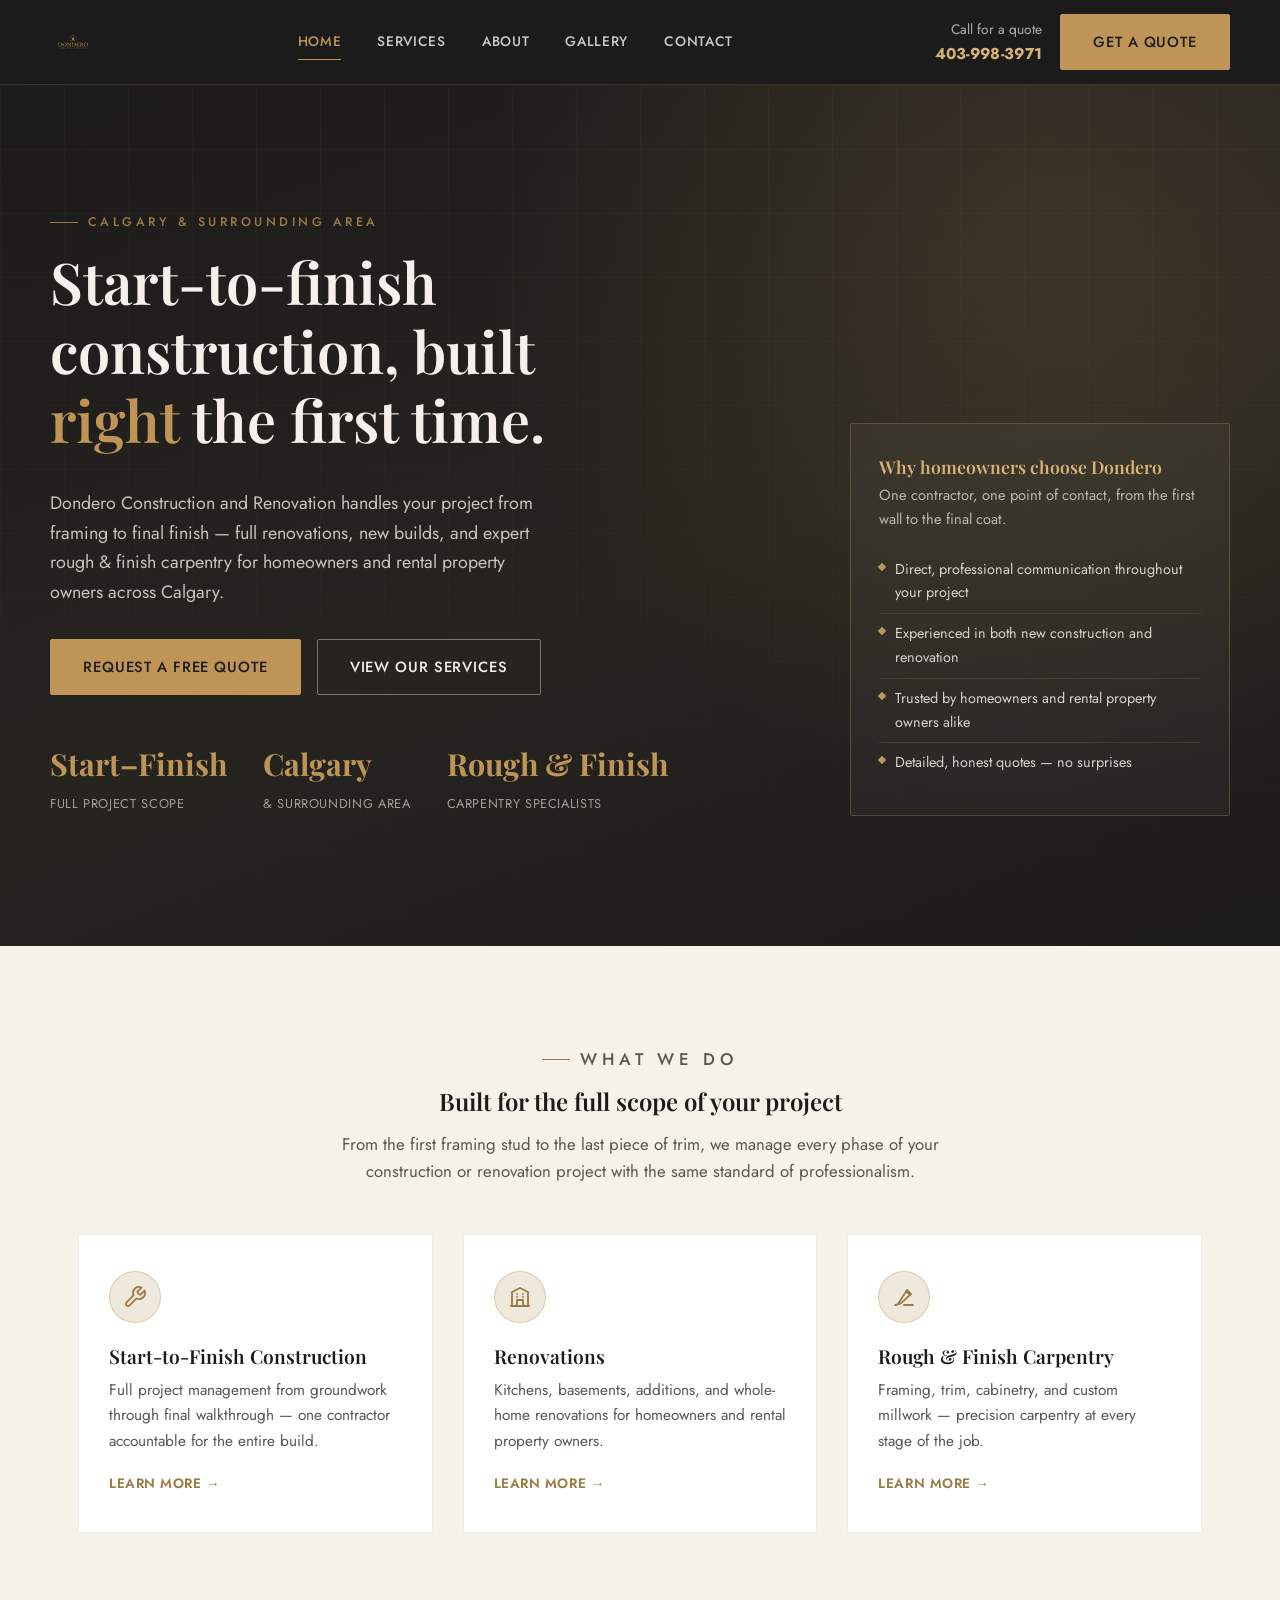
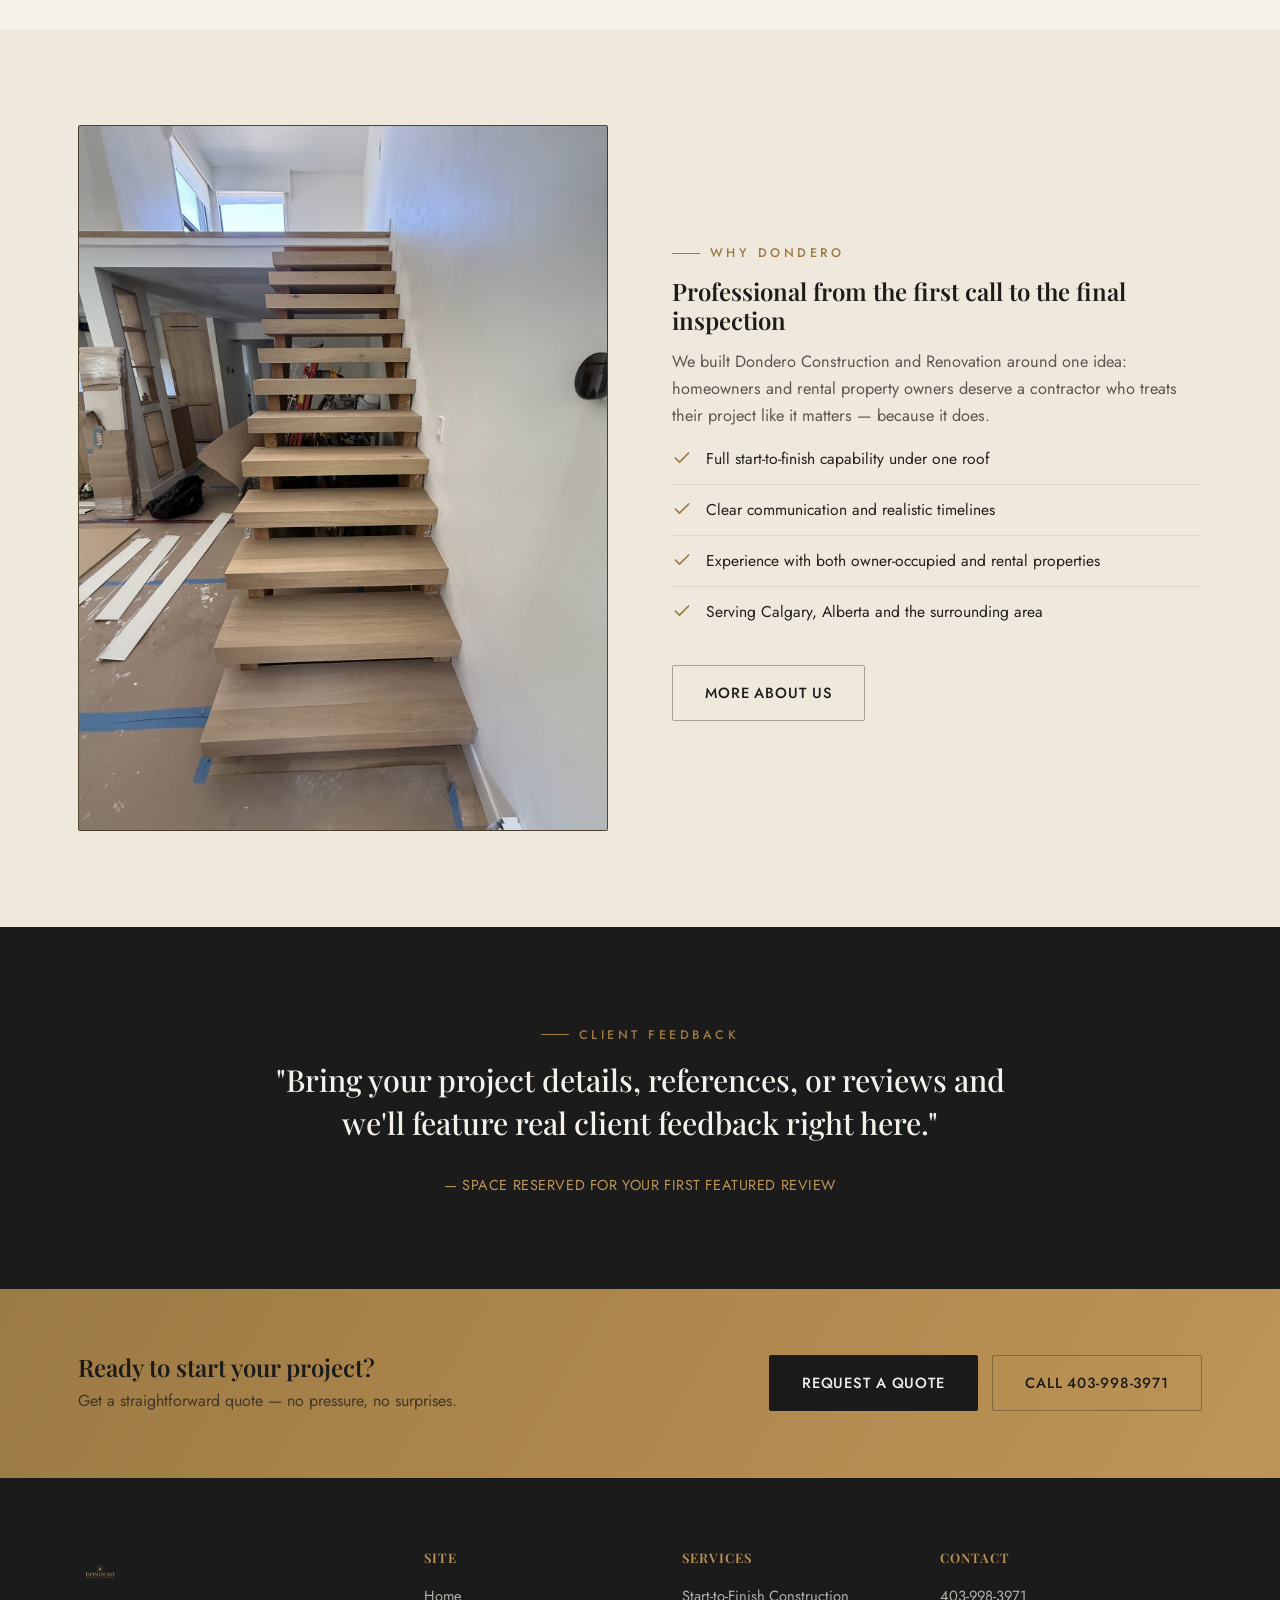
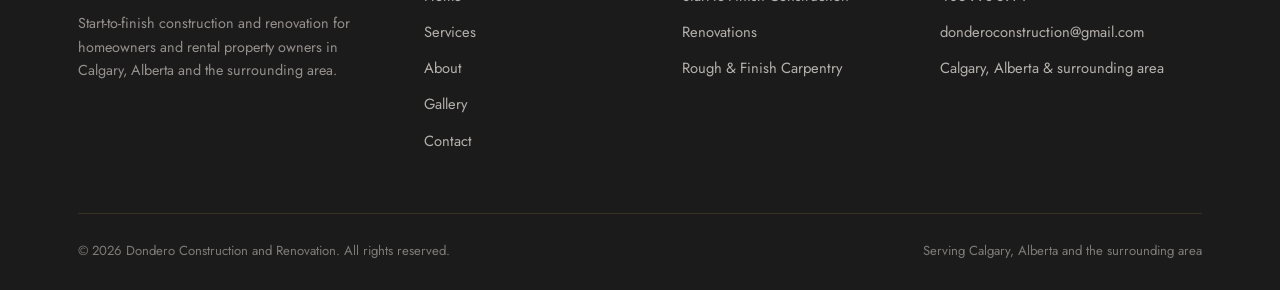
==== index.html @ e004268d "Add files via upload" ====
<!DOCTYPE html>
<html lang="en">
<head>
<meta charset="UTF-8">
<meta name="viewport" content="width=device-width, initial-scale=1.0">
<title>Dondero Construction and Renovation | Calgary General Contractor</title>
<meta name="description" content="Dondero Construction and Renovation delivers start-to-finish construction, renovations, and rough &amp; finish carpentry for homeowners and rental property owners across Calgary and the surrounding area.">
<meta property="og:title" content="Dondero Construction and Renovation">
<meta property="og:description" content="Start-to-finish construction and renovation for homeowners and rental property owners in Calgary, Alberta and the surrounding area.">
<meta property="og:type" content="website">
<meta property="og:image" content="logo.png">
<link rel="icon" type="image/png" sizes="32x32" href="favicon-32.png">
<link rel="icon" type="image/png" sizes="16x16" href="favicon-16.png">
<link rel="apple-touch-icon" sizes="180x180" href="favicon-180.png">
<link rel="preconnect" href="https://fonts.googleapis.com">
<link rel="preconnect" href="https://fonts.gstatic.com" crossorigin>
<link href="https://fonts.googleapis.com/css2?family=Playfair+Display:wght@500;600;700&family=Jost:wght@400;500;600&display=swap" rel="stylesheet">
<link rel="stylesheet" href="style.css">
</head>
<body>

<header class="site-header">
  <div class="container nav">
    <a href="index.html" class="nav-brand">
      <img src="logo.png" alt="Dondero Construction and Renovation logo">
    </a>
    <nav class="nav-links">
      <a href="index.html">Home</a>
      <a href="services.html">Services</a>
      <a href="about.html">About</a>
      <a href="gallery.html">Gallery</a>
      <a href="contact.html">Contact</a>
    </nav>
    <div class="nav-cta">
      <div class="nav-phone">
        <span>Call for a quote</span>
        <strong><a href="tel:14039983971">403-998-3971</a></strong>
      </div>
      <a href="contact.html" class="btn btn-gold">Get a Quote</a>
    </div>
    <button class="nav-toggle" aria-label="Toggle navigation" aria-expanded="false">
      <span></span><span></span><span></span>
    </button>
  </div>
  <div class="mobile-nav">
    <a href="index.html">Home</a>
    <a href="services.html">Services</a>
    <a href="about.html">About</a>
    <a href="gallery.html">Gallery</a>
    <a href="contact.html">Contact</a>
    <a href="tel:14039983971" class="mobile-cta">Call 403-998-3971</a>
  </div>
</header>

<section class="hero">
  <div class="container hero-inner">
    <div>
      <p class="eyebrow">Calgary &amp; Surrounding Area</p>
      <h1>Start-to-finish construction, built <em>right</em> the first time.</h1>
      <p class="hero-lead">Dondero Construction and Renovation handles your project from framing to final finish — full renovations, new builds, and expert rough &amp; finish carpentry for homeowners and rental property owners across Calgary.</p>
      <div class="hero-actions">
        <a href="contact.html" class="btn btn-gold">Request a Free Quote</a>
        <a href="services.html" class="btn btn-outline">View Our Services</a>
      </div>
      <div class="hero-stats">
        <div class="hero-stat">
          <strong>Start–Finish</strong>
          <span>Full Project Scope</span>
        </div>
        <div class="hero-stat">
          <strong>Calgary</strong>
          <span>&amp; Surrounding Area</span>
        </div>
        <div class="hero-stat">
          <strong>Rough &amp; Finish</strong>
          <span>Carpentry Specialists</span>
        </div>
      </div>
    </div>
    <div class="hero-card">
      <h3>Why homeowners choose Dondero</h3>
      <p>One contractor, one point of contact, from the first wall to the final coat.</p>
      <ul>
        <li>Direct, professional communication throughout your project</li>
        <li>Experienced in both new construction and renovation</li>
        <li>Trusted by homeowners and rental property owners alike</li>
        <li>Detailed, honest quotes — no surprises</li>
      </ul>
    </div>
  </div>
</section>

<section class="section">
  <div class="container">
    <div class="section-head center">
      <p class="eyebrow" style="justify-content:center;">What We Do</p>
      <h2>Built for the full scope of your project</h2>
      <p>From the first framing stud to the last piece of trim, we manage every phase of your construction or renovation project with the same standard of professionalism.</p>
    </div>
    <div class="grid grid-3">
      <div class="card">
        <div class="card-icon">
          <svg viewBox="0 0 24 24" fill="none" stroke-width="1.8" stroke-linecap="round" stroke-linejoin="round"><path d="M14.7 6.3a1 1 0 0 0 0 1.4l1.6 1.6a1 1 0 0 0 1.4 0l3.77-3.77a6 6 0 0 1-7.94 7.94l-6.91 6.91a2.12 2.12 0 0 1-3-3l6.91-6.91a6 6 0 0 1 7.94-7.94l-3.76 3.76z"/></svg>
        </div>
        <h3>Start-to-Finish Construction</h3>
        <p>Full project management from groundwork through final walkthrough — one contractor accountable for the entire build.</p>
        <a href="services.html" class="card-link">Learn more →</a>
      </div>
      <div class="card">
        <div class="card-icon">
          <svg viewBox="0 0 24 24" fill="none" stroke-width="1.8" stroke-linecap="round" stroke-linejoin="round"><path d="M3 21h18M4 21V7l8-4 8 4v14M9 21v-6h6v6M9 12h.01M15 12h.01M9 9h.01M15 9h.01"/></svg>
        </div>
        <h3>Renovations</h3>
        <p>Kitchens, basements, additions, and whole-home renovations for homeowners and rental property owners.</p>
        <a href="services.html" class="card-link">Learn more →</a>
      </div>
      <div class="card">
        <div class="card-icon">
          <svg viewBox="0 0 24 24" fill="none" stroke-width="1.8" stroke-linecap="round" stroke-linejoin="round"><path d="M12 20h9M3 20h1.28a2 2 0 0 0 1.68-.9L15 5l4 4-9.9 9.04a2 2 0 0 1-.9.5L3 20zM14 6l4 4"/></svg>
        </div>
        <h3>Rough &amp; Finish Carpentry</h3>
        <p>Framing, trim, cabinetry, and custom millwork — precision carpentry at every stage of the job.</p>
        <a href="services.html" class="card-link">Learn more →</a>
      </div>
    </div>
  </div>
</section>

<section class="section section--cream2">
  <div class="container split">
    <div class="split-media photo">
      <img src="mission-condo-07.jpg" alt="Finished custom staircase built by Dondero Construction and Renovation">
    </div>
    <div>
      <p class="eyebrow">Why Dondero</p>
      <h2>Professional from the first call to the final inspection</h2>
      <p style="color:var(--color-text-muted); font-size:1.02rem;">We built Dondero Construction and Renovation around one idea: homeowners and rental property owners deserve a contractor who treats their project like it matters — because it does.</p>
      <ul class="checklist">
        <li>
          <svg viewBox="0 0 24 24" fill="none" stroke-width="2" stroke-linecap="round" stroke-linejoin="round"><path d="M20 6 9 17l-5-5"/></svg>
          <span>Full start-to-finish capability under one roof</span>
        </li>
        <li>
          <svg viewBox="0 0 24 24" fill="none" stroke-width="2" stroke-linecap="round" stroke-linejoin="round"><path d="M20 6 9 17l-5-5"/></svg>
          <span>Clear communication and realistic timelines</span>
        </li>
        <li>
          <svg viewBox="0 0 24 24" fill="none" stroke-width="2" stroke-linecap="round" stroke-linejoin="round"><path d="M20 6 9 17l-5-5"/></svg>
          <span>Experience with both owner-occupied and rental properties</span>
        </li>
        <li>
          <svg viewBox="0 0 24 24" fill="none" stroke-width="2" stroke-linecap="round" stroke-linejoin="round"><path d="M20 6 9 17l-5-5"/></svg>
          <span>Serving Calgary, Alberta and the surrounding area</span>
        </li>
      </ul>
      <div style="margin-top:28px;">
        <a href="about.html" class="btn btn-outline-dark">More About Us</a>
      </div>
    </div>
  </div>
</section>

<section class="testimonial">
  <div class="container">
    <p class="eyebrow" style="justify-content:center;">Client Feedback</p>
    <blockquote>"Bring your project details, references, or reviews and we'll feature real client feedback right here."</blockquote>
    <cite>— Space Reserved for Your First Featured Review</cite>
  </div>
</section>

<section class="cta-band">
  <div class="container">
    <div>
      <h2>Ready to start your project?</h2>
      <p>Get a straightforward quote — no pressure, no surprises.</p>
    </div>
    <div style="display:flex; gap:14px; flex-wrap:wrap;">
      <a href="contact.html" class="btn" style="background:var(--color-charcoal); color:var(--color-text-light); border-color:var(--color-charcoal);">Request a Quote</a>
      <a href="tel:14039983971" class="btn btn-outline-dark">Call 403-998-3971</a>
    </div>
  </div>
</section>

<footer class="site-footer">
  <div class="container">
    <div class="footer-grid">
      <div class="footer-brand">
        <img src="logo.png" alt="Dondero Construction and Renovation logo">
        <p>Start-to-finish construction and renovation for homeowners and rental property owners in Calgary, Alberta and the surrounding area.</p>
      </div>
      <div class="footer-col">
        <h4>Site</h4>
        <ul>
          <li><a href="index.html">Home</a></li>
          <li><a href="services.html">Services</a></li>
          <li><a href="about.html">About</a></li>
          <li><a href="gallery.html">Gallery</a></li>
          <li><a href="contact.html">Contact</a></li>
        </ul>
      </div>
      <div class="footer-col">
        <h4>Services</h4>
        <ul>
          <li><a href="services.html#construction">Start-to-Finish Construction</a></li>
          <li><a href="services.html#renovation">Renovations</a></li>
          <li><a href="services.html#carpentry">Rough &amp; Finish Carpentry</a></li>
        </ul>
      </div>
      <div class="footer-col">
        <h4>Contact</h4>
        <ul>
          <li><a href="tel:14039983971">403-998-3971</a></li>
          <li><a href="mailto:donderoconstruction@gmail.com">donderoconstruction@gmail.com</a></li>
          <li>Calgary, Alberta &amp; surrounding area</li>
        </ul>
      </div>
    </div>
    <div class="footer-bottom">
      <span>© <span id="year"></span> Dondero Construction and Renovation. All rights reserved.</span>
      <span>Serving Calgary, Alberta and the surrounding area</span>
    </div>
  </div>
</footer>

<script src="main.js"></script>
</body>
</html>
---- style.css ----
/* ============================================
   Dondero Construction and Renovation
   Shared stylesheet
   ============================================ */

:root {
  --color-charcoal: #1c1b1b;
  --color-charcoal-2: #242322;
  --color-charcoal-soft: #302e2c;
  --color-gold: #bf9557;
  --color-gold-light: #d7b475;
  --color-gold-dark: #9c7a44;
  --color-cream: #f6f2ea;
  --color-cream-2: #efe9dd;
  --color-text-dark: #221f1c;
  --color-text-muted: #5b564f;
  --color-text-light: #f5f1ea;
  --color-line: rgba(191, 149, 87, 0.35);

  --font-heading: 'Playfair Display', Georgia, 'Times New Roman', serif;
  --font-body: 'Jost', 'Helvetica Neue', Arial, sans-serif;

  --max-width: 1180px;
  --radius: 2px;
  --shadow-soft: 0 18px 40px rgba(28, 27, 27, 0.12);
}

* {
  box-sizing: border-box;
}

html {
  scroll-behavior: smooth;
}

body {
  margin: 0;
  font-family: var(--font-body);
  color: var(--color-text-dark);
  background: var(--color-cream);
  line-height: 1.65;
  -webkit-font-smoothing: antialiased;
}

img {
  max-width: 100%;
  display: block;
}

a {
  color: inherit;
  text-decoration: none;
}

h1, h2, h3, h4 {
  font-family: var(--font-heading);
  font-weight: 600;
  line-height: 1.2;
  margin: 0 0 0.6em;
  color: var(--color-charcoal);
}

p {
  margin: 0 0 1em;
}

ul {
  margin: 0;
  padding: 0;
  list-style: none;
}

.container {
  max-width: var(--max-width);
  margin: 0 auto;
  padding: 0 28px;
}

.eyebrow {
  display: inline-flex;
  align-items: center;
  gap: 10px;
  font-family: var(--font-body);
  font-size: 0.78rem;
  letter-spacing: 0.28em;
  text-transform: uppercase;
  color: var(--color-gold-dark);
  font-weight: 500;
  margin-bottom: 14px;
}

.eyebrow::before {
  content: "";
  width: 28px;
  height: 1px;
  background: var(--color-gold-dark);
}

.section {
  padding: 96px 0;
}

.section--tight {
  padding: 64px 0;
}

.section--dark {
  background: var(--color-charcoal);
  color: var(--color-text-light);
}

.section--dark h1,
.section--dark h2,
.section--dark h3,
.section--dark h4 {
  color: var(--color-text-light);
}

.section--cream2 {
  background: var(--color-cream-2);
}

.section-head {
  max-width: 680px;
  margin: 0 0 48px;
}

.section-head.center {
  margin-left: auto;
  margin-right: auto;
  text-align: center;
}

.section-head p {
  color: var(--color-text-muted);
  font-size: 1.05rem;
}

.section--dark .section-head p {
  color: rgba(245, 241, 234, 0.72);
}

/* ---------- Buttons ---------- */

.btn {
  display: inline-flex;
  align-items: center;
  justify-content: center;
  gap: 10px;
  padding: 15px 32px;
  font-family: var(--font-body);
  font-size: 0.92rem;
  letter-spacing: 0.06em;
  text-transform: uppercase;
  font-weight: 500;
  border-radius: var(--radius);
  border: 1px solid transparent;
  cursor: pointer;
  transition: all 0.2s ease;
  white-space: nowrap;
}

.btn-gold {
  background: var(--color-gold);
  color: var(--color-charcoal);
  border-color: var(--color-gold);
}

.btn-gold:hover {
  background: var(--color-gold-light);
  border-color: var(--color-gold-light);
  transform: translateY(-1px);
}

.btn-outline {
  background: transparent;
  color: var(--color-text-light);
  border-color: rgba(245, 241, 234, 0.4);
}

.btn-outline:hover {
  border-color: var(--color-gold);
  color: var(--color-gold);
}

.btn-outline-dark {
  background: transparent;
  color: var(--color-charcoal);
  border-color: rgba(34, 31, 28, 0.35);
}

.btn-outline-dark:hover {
  border-color: var(--color-gold-dark);
  color: var(--color-gold-dark);
}

.btn-block {
  width: 100%;
}

/* ---------- Header / Nav ---------- */

.site-header {
  position: sticky;
  top: 0;
  z-index: 100;
  background: var(--color-charcoal);
  border-bottom: 1px solid rgba(191, 149, 87, 0.18);
}

.nav {
  display: flex;
  align-items: center;
  justify-content: space-between;
  padding: 14px 0;
}

.nav-brand {
  display: flex;
  align-items: center;
  gap: 12px;
}

.nav-brand img {
  height: 46px;
  width: auto;
}

.nav-links {
  display: flex;
  align-items: center;
  gap: 36px;
}

.nav-links a {
  font-size: 0.86rem;
  letter-spacing: 0.05em;
  text-transform: uppercase;
  color: rgba(245, 241, 234, 0.82);
  font-weight: 500;
  padding: 6px 0;
  border-bottom: 1px solid transparent;
  transition: color 0.2s ease, border-color 0.2s ease;
}

.nav-links a:hover,
.nav-links a.active {
  color: var(--color-gold);
  border-color: var(--color-gold);
}

.nav-cta {
  display: flex;
  align-items: center;
  gap: 18px;
}

.nav-phone {
  display: flex;
  flex-direction: column;
  text-align: right;
  font-size: 0.86rem;
  color: rgba(245, 241, 234, 0.7);
}

.nav-phone strong {
  color: var(--color-gold-light);
  font-size: 0.98rem;
  letter-spacing: 0.02em;
}

.nav-toggle {
  display: none;
  flex-direction: column;
  gap: 5px;
  background: none;
  border: none;
  cursor: pointer;
  padding: 6px;
}

.nav-toggle span {
  width: 24px;
  height: 2px;
  background: var(--color-gold);
  display: block;
}

.mobile-nav {
  display: none;
  flex-direction: column;
  background: var(--color-charcoal-2);
  border-top: 1px solid rgba(191, 149, 87, 0.18);
}

.mobile-nav.open {
  display: flex;
}

.mobile-nav a {
  padding: 16px 28px;
  border-bottom: 1px solid rgba(191, 149, 87, 0.12);
  color: var(--color-text-light);
  font-size: 0.95rem;
  letter-spacing: 0.04em;
  text-transform: uppercase;
}

.mobile-nav a.mobile-cta {
  color: var(--color-gold);
  font-weight: 600;
}

/* ---------- Hero ---------- */

.hero {
  position: relative;
  background: var(--color-charcoal);
  color: var(--color-text-light);
  overflow: hidden;
}

.hero::before {
  content: "";
  position: absolute;
  inset: 0;
  background:
    radial-gradient(circle at 82% 18%, rgba(191, 149, 87, 0.16), transparent 45%),
    linear-gradient(160deg, #1c1b1b 0%, #26241f 55%, #1c1b1b 100%);
  z-index: 0;
}

.hero::after {
  content: "";
  position: absolute;
  inset: 0;
  background-image:
    linear-gradient(rgba(191, 149, 87, 0.055) 1px, transparent 1px),
    linear-gradient(90deg, rgba(191, 149, 87, 0.055) 1px, transparent 1px);
  background-size: 64px 64px;
  z-index: 0;
  mask-image: linear-gradient(180deg, rgba(0,0,0,0.9), rgba(0,0,0,0.15));
}

.hero-inner {
  position: relative;
  z-index: 1;
  padding: 120px 0 130px;
  display: grid;
  grid-template-columns: minmax(0, 1fr) minmax(280px, 380px);
  gap: 56px;
  align-items: end;
}

.hero h1 {
  font-size: clamp(2.4rem, 5vw, 3.6rem);
  color: var(--color-text-light);
  max-width: 15ch;
}

.hero h1 em {
  font-style: normal;
  color: var(--color-gold);
}

.hero-lead {
  font-size: 1.12rem;
  color: rgba(245, 241, 234, 0.78);
  max-width: 46ch;
  margin-bottom: 32px;
}

.hero-actions {
  display: flex;
  gap: 16px;
  flex-wrap: wrap;
  margin-bottom: 44px;
}

.hero-stats {
  display: flex;
  gap: 36px;
  flex-wrap: wrap;
}

.hero-stat strong {
  display: block;
  font-family: var(--font-heading);
  font-size: 1.9rem;
  color: var(--color-gold);
}

.hero-stat span {
  font-size: 0.8rem;
  letter-spacing: 0.05em;
  text-transform: uppercase;
  color: rgba(245, 241, 234, 0.6);
}

.hero-card {
  background: rgba(246, 242, 234, 0.04);
  border: 1px solid rgba(191, 149, 87, 0.3);
  border-radius: var(--radius);
  padding: 32px 28px;
  backdrop-filter: blur(2px);
}

.hero-card h3 {
  color: var(--color-gold-light);
  font-size: 1.1rem;
  margin-bottom: 6px;
}

.hero-card p {
  font-size: 0.92rem;
  color: rgba(245, 241, 234, 0.7);
  margin-bottom: 18px;
}

.hero-card ul li {
  display: flex;
  gap: 10px;
  font-size: 0.9rem;
  color: rgba(245, 241, 234, 0.85);
  padding: 8px 0;
  border-top: 1px solid rgba(191, 149, 87, 0.15);
}

.hero-card ul li:first-child {
  border-top: none;
}

.hero-card ul li::before {
  content: "";
  width: 6px;
  height: 6px;
  margin-top: 6px;
  background: var(--color-gold);
  flex-shrink: 0;
  transform: rotate(45deg);
}

/* ---------- Page banner (non-home pages) ---------- */

.page-banner {
  background: var(--color-charcoal);
  color: var(--color-text-light);
  padding: 74px 0 60px;
  position: relative;
  overflow: hidden;
}

.page-banner::before {
  content: "";
  position: absolute;
  inset: 0;
  background: radial-gradient(circle at 85% 20%, rgba(191, 149, 87, 0.14), transparent 50%);
}

.page-banner .container {
  position: relative;
  z-index: 1;
}

.breadcrumb {
  font-size: 0.8rem;
  letter-spacing: 0.05em;
  text-transform: uppercase;
  color: rgba(245, 241, 234, 0.55);
  margin-bottom: 14px;
}

.breadcrumb a:hover {
  color: var(--color-gold);
}

.page-banner h1 {
  color: var(--color-text-light);
  font-size: clamp(2rem, 4vw, 2.8rem);
  margin-bottom: 10px;
}

.page-banner p {
  color: rgba(245, 241, 234, 0.72);
  max-width: 60ch;
  font-size: 1.05rem;
  margin: 0;
}

/* ---------- Cards / Grids ---------- */

.grid {
  display: grid;
  gap: 30px;
}

.grid-3 {
  grid-template-columns: repeat(3, 1fr);
}

.grid-2 {
  grid-template-columns: repeat(2, 1fr);
}

.grid-4 {
  grid-template-columns: repeat(4, 1fr);
}

.card {
  background: #fff;
  border: 1px solid rgba(28, 27, 27, 0.08);
  border-radius: var(--radius);
  padding: 36px 30px;
  transition: transform 0.2s ease, box-shadow 0.2s ease, border-color 0.2s ease;
}

.card:hover {
  transform: translateY(-4px);
  box-shadow: var(--shadow-soft);
  border-color: rgba(191, 149, 87, 0.4);
}

.card-icon {
  width: 52px;
  height: 52px;
  display: flex;
  align-items: center;
  justify-content: center;
  background: var(--color-cream-2);
  border: 1px solid var(--color-line);
  margin-bottom: 22px;
  border-radius: 50%;
}

.card-icon svg {
  width: 24px;
  height: 24px;
  stroke: var(--color-gold-dark);
}

.card h3 {
  font-size: 1.2rem;
  margin-bottom: 10px;
}

.card p {
  color: var(--color-text-muted);
  font-size: 0.96rem;
  margin-bottom: 0;
}

.card-link {
  display: inline-flex;
  align-items: center;
  gap: 8px;
  margin-top: 18px;
  font-size: 0.85rem;
  letter-spacing: 0.04em;
  text-transform: uppercase;
  color: var(--color-gold-dark);
  font-weight: 600;
}

/* ---------- Feature / split rows ---------- */

.split {
  display: grid;
  grid-template-columns: 1fr 1fr;
  gap: 64px;
  align-items: center;
}

.split-media {
  background: linear-gradient(150deg, var(--color-charcoal) 0%, #33302a 100%);
  border-radius: var(--radius);
  min-height: 380px;
  position: relative;
  overflow: hidden;
  display: flex;
  align-items: center;
  justify-content: center;
  border: 1px solid rgba(191, 149, 87, 0.25);
}

.split-media::before {
  content: "";
  position: absolute;
  inset: 0;
  background-image: linear-gradient(rgba(191,149,87,0.07) 1px, transparent 1px), linear-gradient(90deg, rgba(191,149,87,0.07) 1px, transparent 1px);
  background-size: 40px 40px;
}

.split-media img {
  position: relative;
  z-index: 1;
  width: 60%;
  opacity: 0.92;
}

.split-media.photo {
  min-height: 420px;
}

.split-media.photo img {
  width: 100%;
  height: 100%;
  object-fit: cover;
  opacity: 1;
}

.split-media.photo::before {
  display: none;
}

.checklist li {
  display: flex;
  gap: 14px;
  padding: 12px 0;
  border-top: 1px solid rgba(28,27,27,0.08);
  font-size: 0.98rem;
}

.checklist li:first-child {
  border-top: none;
  padding-top: 0;
}

.checklist svg {
  flex-shrink: 0;
  width: 20px;
  height: 20px;
  margin-top: 2px;
  stroke: var(--color-gold-dark);
}

/* ---------- Stats band ---------- */

.stats-band {
  background: var(--color-cream-2);
  border-top: 1px solid var(--color-line);
  border-bottom: 1px solid var(--color-line);
  padding: 48px 0;
}

.stats-band .grid {
  grid-template-columns: repeat(4, 1fr);
  text-align: center;
}

.stat strong {
  display: block;
  font-family: var(--font-heading);
  font-size: 2.1rem;
  color: var(--color-charcoal);
}

.stat span {
  font-size: 0.82rem;
  letter-spacing: 0.04em;
  text-transform: uppercase;
  color: var(--color-text-muted);
}

/* ---------- Testimonial ---------- */

.testimonial {
  background: var(--color-charcoal);
  color: var(--color-text-light);
  padding: 90px 0;
  text-align: center;
}

.testimonial blockquote {
  font-family: var(--font-heading);
  font-size: clamp(1.4rem, 3vw, 1.9rem);
  font-weight: 500;
  max-width: 780px;
  margin: 0 auto 28px;
  color: var(--color-text-light);
  line-height: 1.4;
}

.testimonial cite {
  font-style: normal;
  font-size: 0.9rem;
  letter-spacing: 0.04em;
  text-transform: uppercase;
  color: var(--color-gold);
}

/* ---------- CTA band ---------- */

.cta-band {
  background: linear-gradient(120deg, var(--color-gold-dark), var(--color-gold));
  color: var(--color-charcoal);
  padding: 64px 0;
}

.cta-band .container {
  display: flex;
  align-items: center;
  justify-content: space-between;
  gap: 30px;
  flex-wrap: wrap;
}

.cta-band h2 {
  color: var(--color-charcoal);
  margin-bottom: 6px;
}

.cta-band p {
  margin: 0;
  color: rgba(34, 31, 28, 0.75);
}

/* ---------- Footer ---------- */

.site-footer {
  background: var(--color-charcoal);
  color: rgba(245, 241, 234, 0.7);
  padding: 72px 0 28px;
}

.footer-grid {
  display: grid;
  grid-template-columns: 1.4fr 1fr 1fr 1.2fr;
  gap: 40px;
  padding-bottom: 48px;
  border-bottom: 1px solid rgba(191, 149, 87, 0.18);
}

.footer-brand img {
  height: 44px;
  margin-bottom: 18px;
}

.footer-brand p {
  font-size: 0.9rem;
  color: rgba(245, 241, 234, 0.55);
  max-width: 34ch;
}

.footer-col h4 {
  color: var(--color-gold);
  font-size: 0.82rem;
  letter-spacing: 0.08em;
  text-transform: uppercase;
  margin-bottom: 18px;
}

.footer-col li {
  margin-bottom: 12px;
  font-size: 0.92rem;
}

.footer-col a:hover {
  color: var(--color-gold);
}

.footer-bottom {
  display: flex;
  justify-content: space-between;
  align-items: center;
  padding-top: 26px;
  font-size: 0.82rem;
  color: rgba(245, 241, 234, 0.45);
  flex-wrap: wrap;
  gap: 10px;
}

.footer-bottom a:hover {
  color: var(--color-gold);
}

/* ---------- Forms ---------- */

.form-grid {
  display: grid;
  grid-template-columns: 1fr 1fr;
  gap: 20px;
}

.form-field {
  display: flex;
  flex-direction: column;
  gap: 8px;
  margin-bottom: 20px;
}

.form-field.full {
  grid-column: 1 / -1;
}

.form-field label {
  font-size: 0.82rem;
  letter-spacing: 0.04em;
  text-transform: uppercase;
  color: var(--color-text-muted);
  font-weight: 500;
}

.form-field input,
.form-field select,
.form-field textarea {
  font-family: var(--font-body);
  font-size: 0.98rem;
  padding: 13px 16px;
  border: 1px solid rgba(28, 27, 27, 0.18);
  border-radius: var(--radius);
  background: #fff;
  color: var(--color-text-dark);
}

.form-field input:focus,
.form-field select:focus,
.form-field textarea:focus {
  outline: none;
  border-color: var(--color-gold);
}

.form-note {
  font-size: 0.82rem;
  color: var(--color-text-muted);
  margin-top: 14px;
}

/* ---------- Gallery ---------- */

.filter-bar {
  display: flex;
  gap: 12px;
  flex-wrap: wrap;
  justify-content: center;
  margin-bottom: 44px;
}

.filter-btn {
  padding: 10px 22px;
  border: 1px solid rgba(28, 27, 27, 0.18);
  background: transparent;
  border-radius: 999px;
  font-family: var(--font-body);
  font-size: 0.84rem;
  letter-spacing: 0.04em;
  text-transform: uppercase;
  cursor: pointer;
  color: var(--color-text-muted);
  transition: all 0.2s ease;
}

.filter-btn:hover {
  border-color: var(--color-gold);
  color: var(--color-gold-dark);
}

.filter-btn.active {
  background: var(--color-charcoal);
  border-color: var(--color-charcoal);
  color: var(--color-text-light);
}

.gallery-grid {
  display: grid;
  grid-template-columns: repeat(3, 1fr);
  gap: 26px;
}

.gallery-item {
  border-radius: var(--radius);
  overflow: hidden;
  border: 1px solid rgba(28, 27, 27, 0.08);
  background: #fff;
}

.gallery-media {
  aspect-ratio: 4 / 3;
  background: linear-gradient(150deg, var(--color-charcoal) 0%, #33302a 100%);
  position: relative;
  display: flex;
  align-items: center;
  justify-content: center;
  overflow: hidden;
}

.gallery-media::before {
  content: "";
  position: absolute;
  inset: 0;
  background-image: linear-gradient(rgba(191,149,87,0.08) 1px, transparent 1px), linear-gradient(90deg, rgba(191,149,87,0.08) 1px, transparent 1px);
  background-size: 32px 32px;
}

.gallery-media img {
  position: relative;
  z-index: 1;
  width: 100%;
  height: 100%;
  object-fit: cover;
}

.gallery-media::before {
  display: none;
}

.gallery-tag {
  position: absolute;
  top: 14px;
  left: 14px;
  z-index: 2;
  background: rgba(28, 27, 27, 0.75);
  color: var(--color-gold-light);
  font-size: 0.7rem;
  letter-spacing: 0.06em;
  text-transform: uppercase;
  padding: 6px 12px;
  border: 1px solid rgba(191, 149, 87, 0.35);
  border-radius: 999px;
}

.gallery-caption {
  position: absolute;
  bottom: 0;
  left: 0;
  right: 0;
  z-index: 2;
  padding: 14px 16px;
  font-size: 0.78rem;
  letter-spacing: 0.03em;
  color: rgba(245, 241, 234, 0.65);
  background: linear-gradient(to top, rgba(28,27,27,0.85), transparent);
}

.gallery-body {
  padding: 18px 20px 20px;
}

.gallery-body h4 {
  font-family: var(--font-heading);
  font-size: 1.05rem;
  margin-bottom: 4px;
  color: var(--color-charcoal);
}

.gallery-body span {
  font-size: 0.82rem;
  color: var(--color-text-muted);
}

.upload-note {
  background: var(--color-cream-2);
  border: 1px dashed var(--color-gold);
  border-radius: var(--radius);
  padding: 22px 26px;
  text-align: center;
  color: var(--color-text-muted);
  font-size: 0.92rem;
  margin-bottom: 50px;
}

/* ---------- Utility ---------- */

.text-gold { color: var(--color-gold-dark); }
.mt-0 { margin-top: 0; }
.mb-0 { margin-bottom: 0; }

/* ---------- Responsive ---------- */

@media (max-width: 980px) {
  .nav-links,
  .nav-phone {
    display: none;
  }

  .nav-toggle {
    display: flex;
  }

  .hero-inner {
    grid-template-columns: 1fr;
  }

  .split {
    grid-template-columns: 1fr;
    gap: 40px;
  }

  .split-media {
    min-height: 280px;
    order: -1;
  }

  .grid-3,
  .grid-4 {
    grid-template-columns: repeat(2, 1fr);
  }

  .gallery-grid {
    grid-template-columns: repeat(2, 1fr);
  }

  .stats-band .grid {
    grid-template-columns: repeat(2, 1fr);
    gap: 32px;
  }

  .footer-grid {
    grid-template-columns: 1fr 1fr;
  }
}

@media (max-width: 640px) {
  .section {
    padding: 64px 0;
  }

  .hero-inner {
    padding: 70px 0 60px;
  }

  .grid-2,
  .grid-3,
  .grid-4 {
    grid-template-columns: 1fr;
  }

  .gallery-grid {
    grid-template-columns: 1fr;
  }

  .form-grid {
    grid-template-columns: 1fr;
  }

  .cta-band .container {
    flex-direction: column;
    text-align: center;
  }

  .footer-grid {
    grid-template-columns: 1fr;
  }

  .footer-bottom {
    flex-direction: column;
    text-align: center;
  }

  .hero-stats {
    gap: 24px;
  }
}
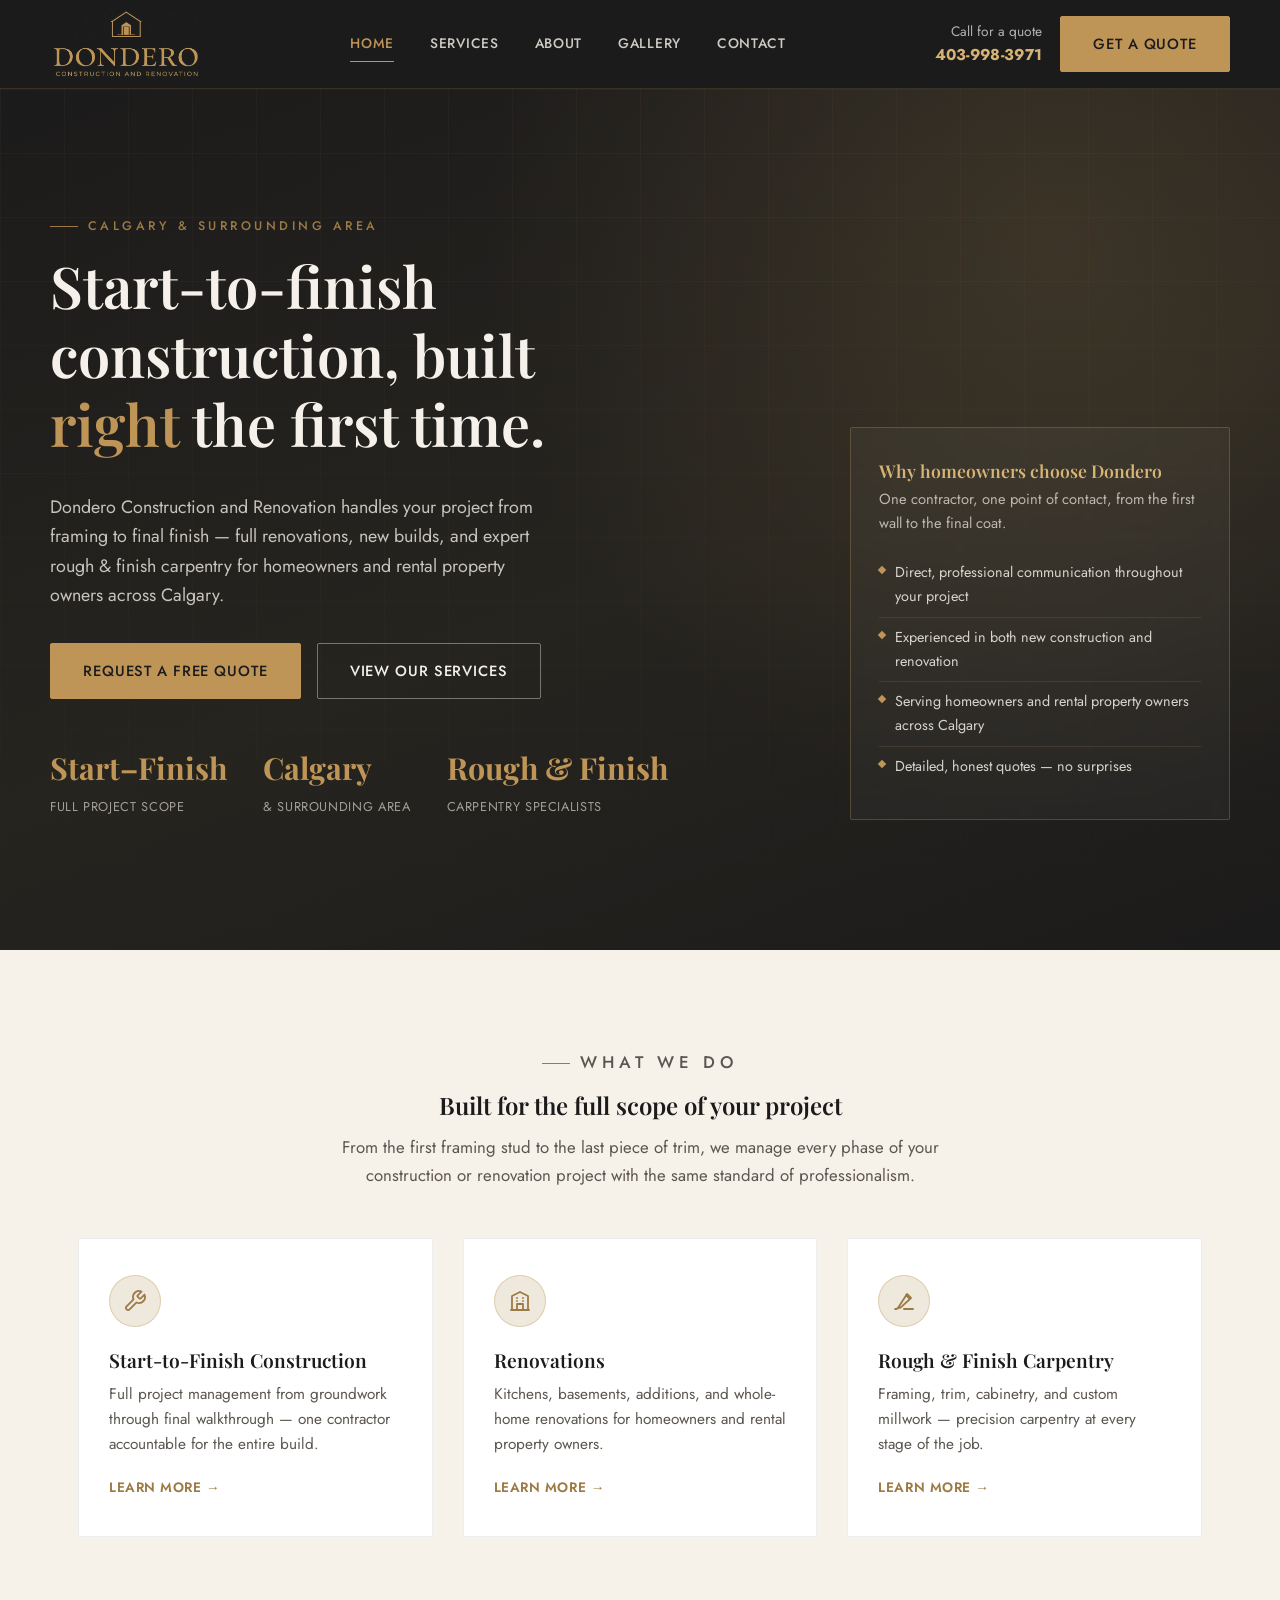
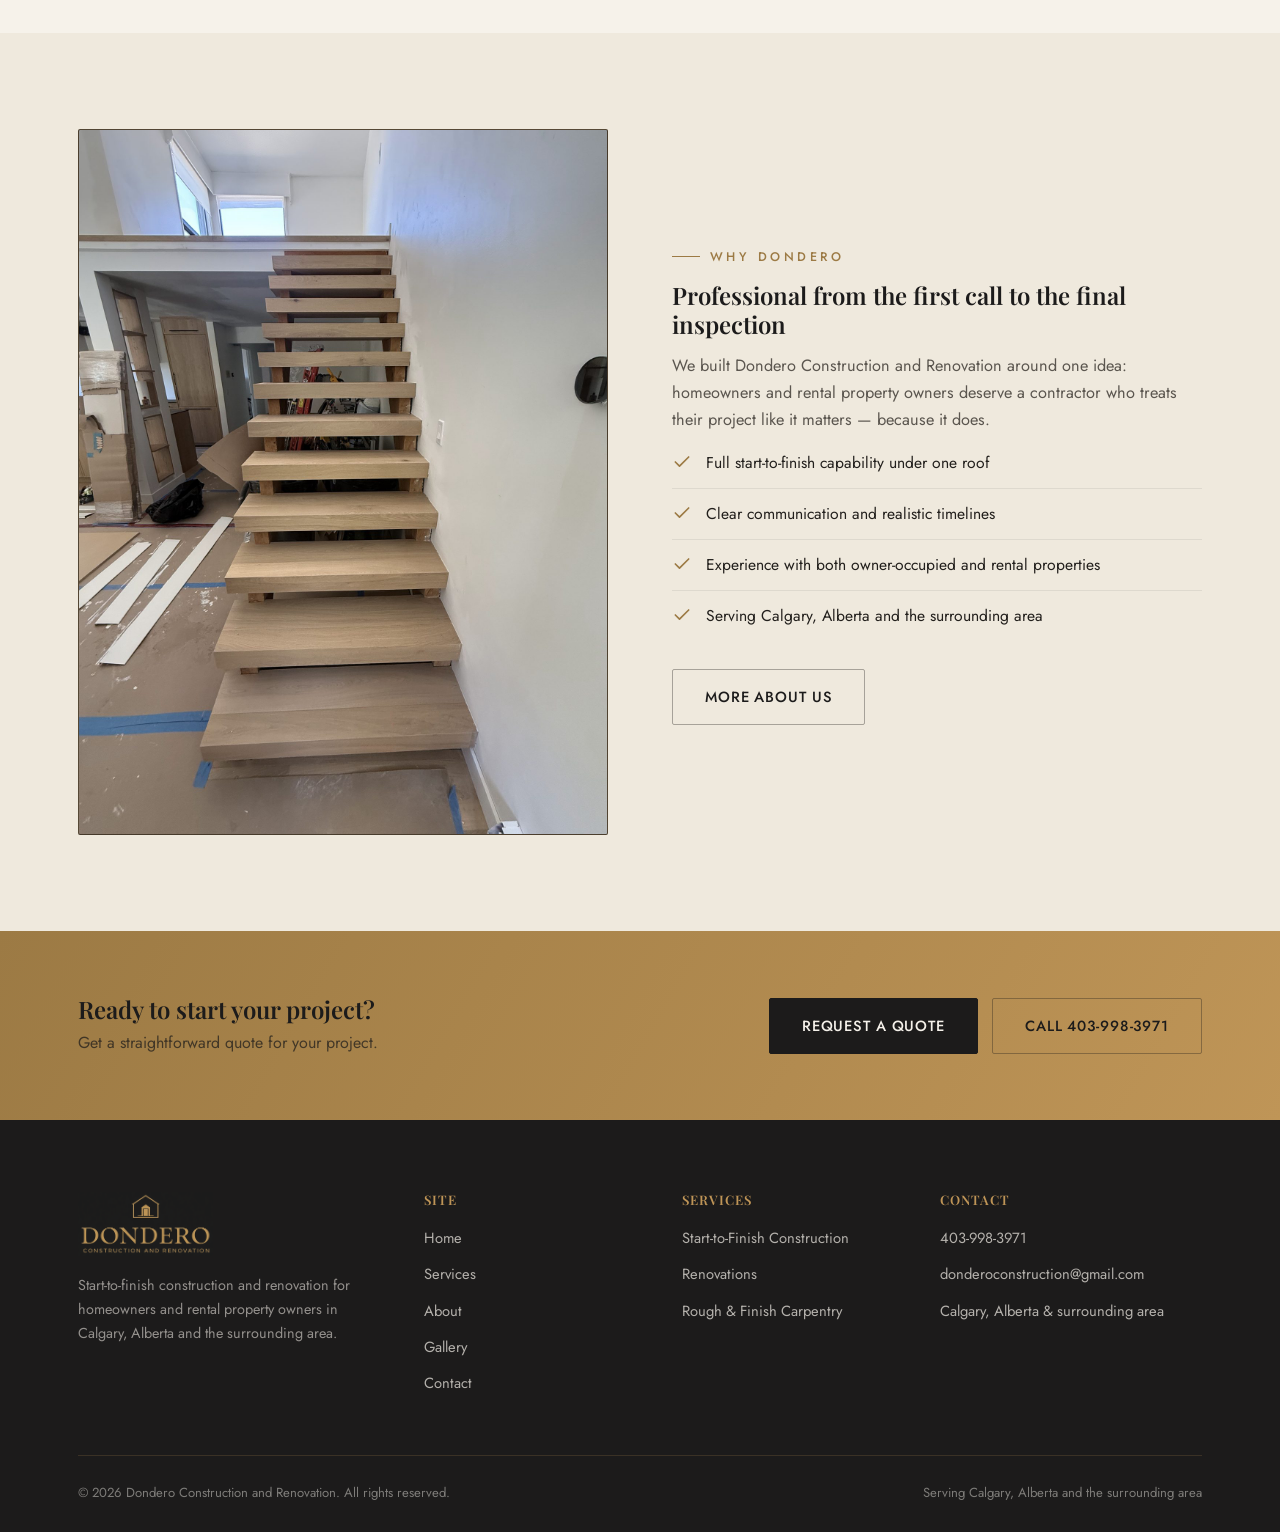
==== commit 1884faf5: "Add files via upload" ====
--- a/index.html
+++ b/index.html
@@ -8,7 +8,7 @@
 <meta property="og:title" content="Dondero Construction and Renovation">
 <meta property="og:description" content="Start-to-finish construction and renovation for homeowners and rental property owners in Calgary, Alberta and the surrounding area.">
 <meta property="og:type" content="website">
-<meta property="og:image" content="logo.png">
+<meta property="og:image" content="https://donderoconstruction.com/logo.png">
 <link rel="icon" type="image/png" sizes="32x32" href="favicon-32.png">
 <link rel="icon" type="image/png" sizes="16x16" href="favicon-16.png">
 <link rel="apple-touch-icon" sizes="180x180" href="favicon-180.png">
@@ -22,7 +22,7 @@
 <header class="site-header">
   <div class="container nav">
     <a href="index.html" class="nav-brand">
-      <img src="logo.png" alt="Dondero Construction and Renovation logo">
+      <img src="logo-header.png" alt="Dondero Construction and Renovation logo">
     </a>
     <nav class="nav-links">
       <a href="index.html">Home</a>
@@ -83,7 +83,7 @@
       <ul>
         <li>Direct, professional communication throughout your project</li>
         <li>Experienced in both new construction and renovation</li>
-        <li>Trusted by homeowners and rental property owners alike</li>
+        <li>Serving homeowners and rental property owners across Calgary</li>
         <li>Detailed, honest quotes — no surprises</li>
       </ul>
     </div>
@@ -160,19 +160,11 @@
   </div>
 </section>
 
-<section class="testimonial">
-  <div class="container">
-    <p class="eyebrow" style="justify-content:center;">Client Feedback</p>
-    <blockquote>"Bring your project details, references, or reviews and we'll feature real client feedback right here."</blockquote>
-    <cite>— Space Reserved for Your First Featured Review</cite>
-  </div>
-</section>
-
 <section class="cta-band">
   <div class="container">
     <div>
       <h2>Ready to start your project?</h2>
-      <p>Get a straightforward quote — no pressure, no surprises.</p>
+      <p>Get a straightforward quote for your project.</p>
     </div>
     <div style="display:flex; gap:14px; flex-wrap:wrap;">
       <a href="contact.html" class="btn" style="background:var(--color-charcoal); color:var(--color-text-light); border-color:var(--color-charcoal);">Request a Quote</a>
@@ -185,7 +177,7 @@
   <div class="container">
     <div class="footer-grid">
       <div class="footer-brand">
-        <img src="logo.png" alt="Dondero Construction and Renovation logo">
+        <img src="logo-header.png" alt="Dondero Construction and Renovation logo">
         <p>Start-to-finish construction and renovation for homeowners and rental property owners in Calgary, Alberta and the surrounding area.</p>
       </div>
       <div class="footer-col">
--- a/style.css
+++ b/style.css
@@ -212,7 +212,7 @@
   display: flex;
   align-items: center;
   justify-content: space-between;
-  padding: 14px 0;
+  padding: 8px 0;
 }
 
 .nav-brand {
@@ -222,7 +222,7 @@
 }
 
 .nav-brand img {
-  height: 46px;
+  height: 72px;
   width: auto;
 }
 
@@ -731,7 +731,7 @@
 }
 
 .footer-brand img {
-  height: 44px;
+  height: 64px;
   margin-bottom: 18px;
 }
 
@@ -1050,3 +1050,7 @@
     gap: 24px;
   }
 }
+
+@media (max-width: 600px) {
+  .nav-brand img { height: 52px; }
+}
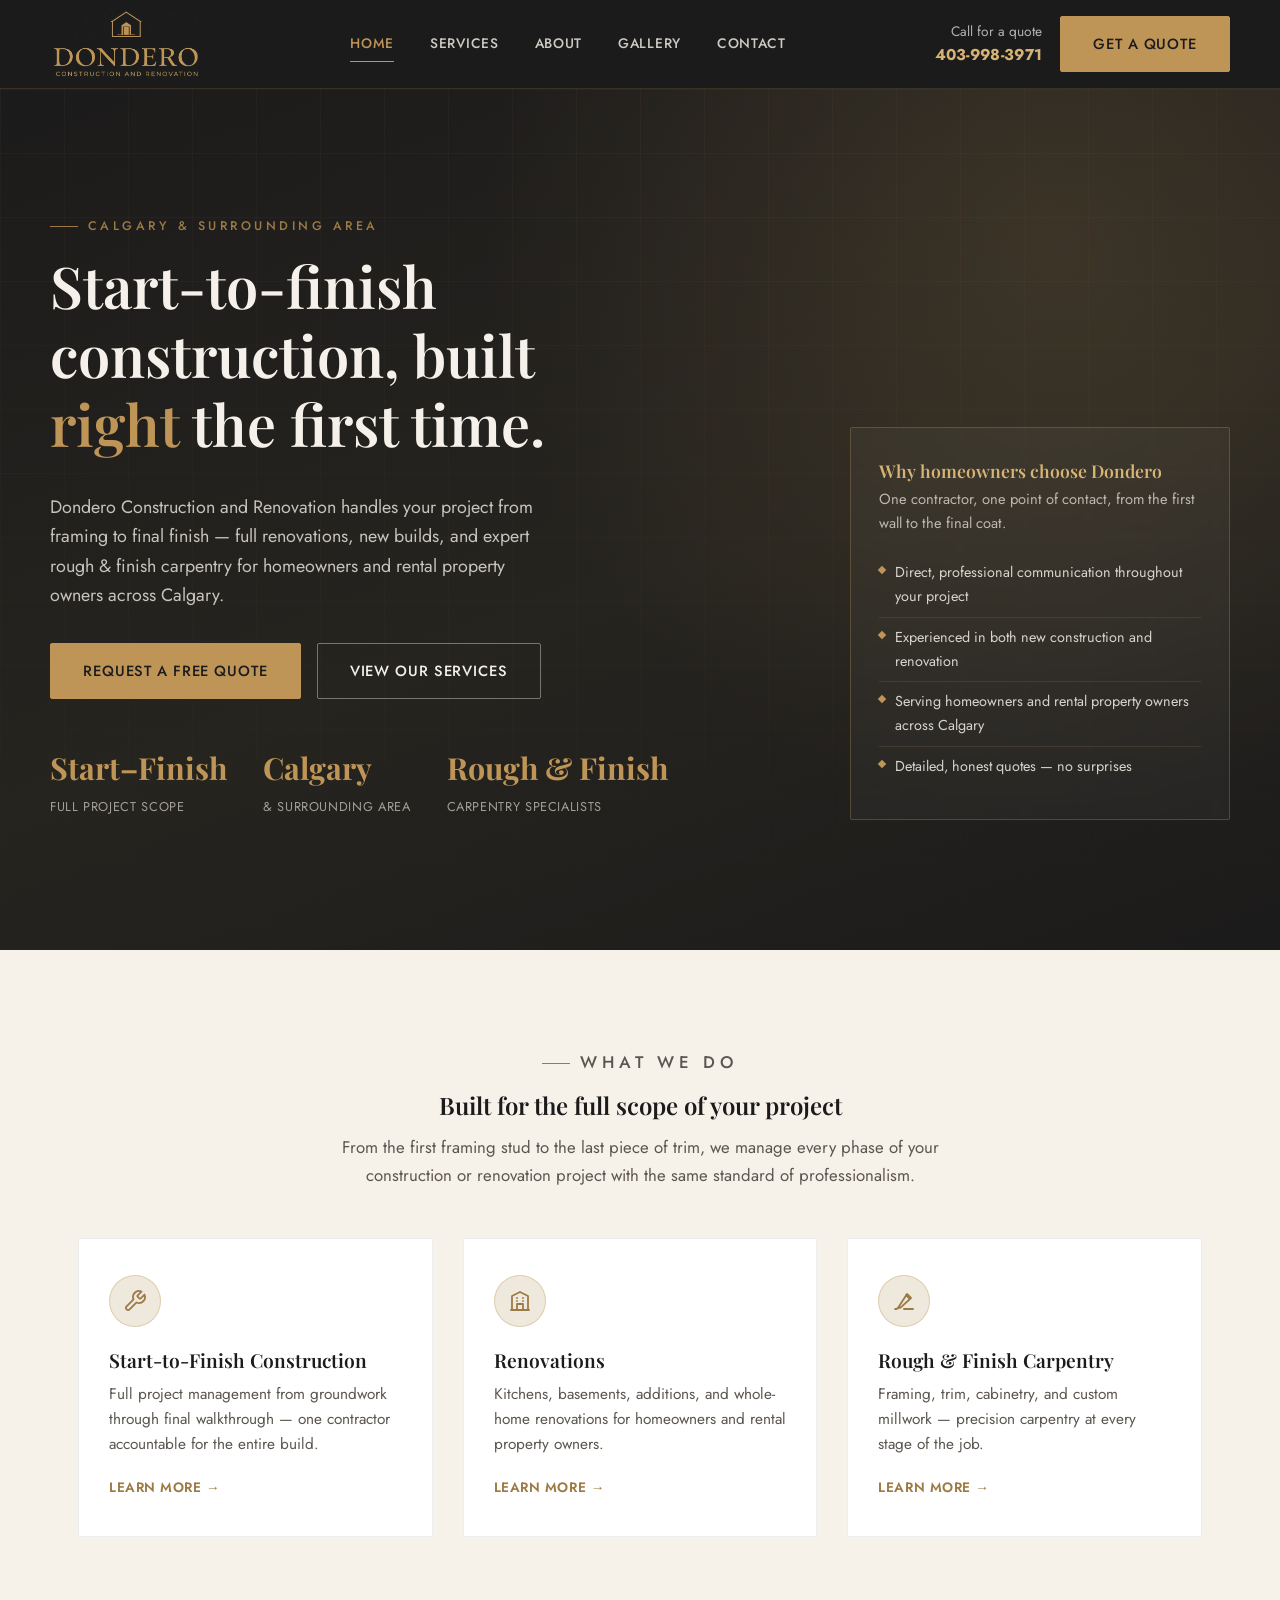
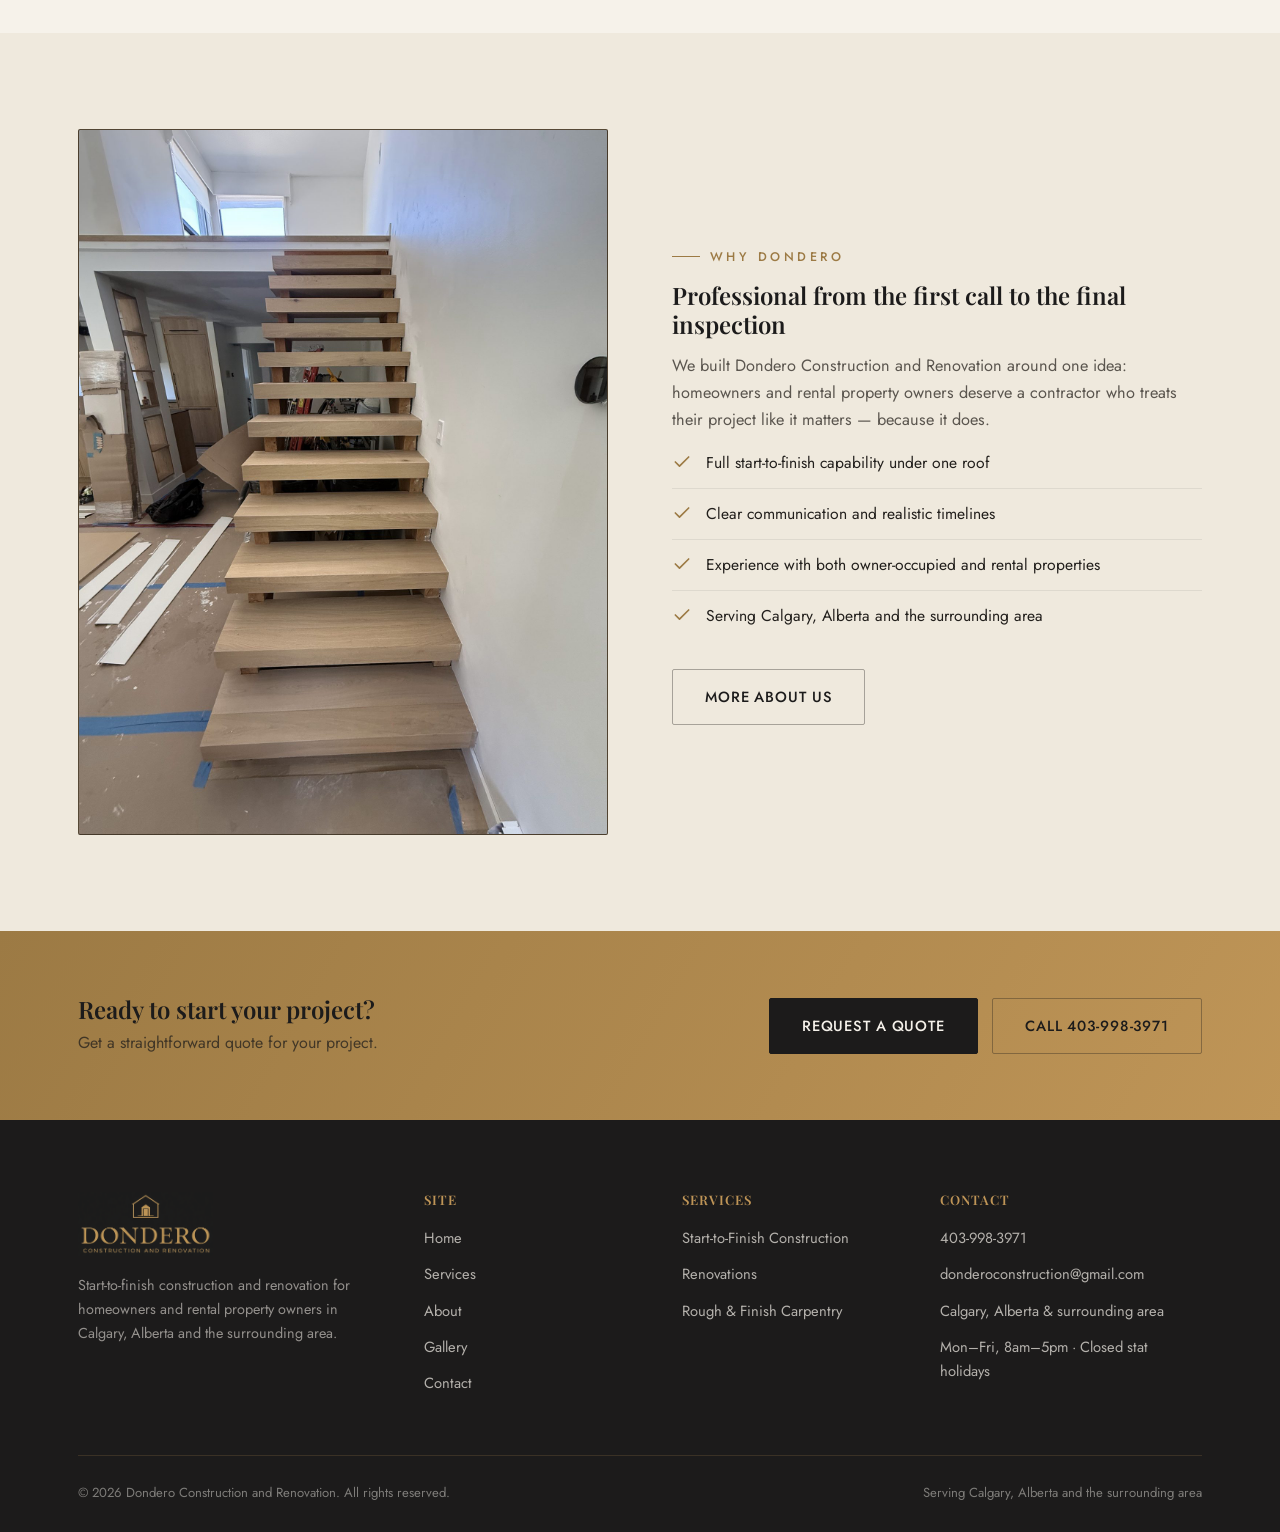
==== commit 9ff3fc25: "Add files via upload" ====
--- a/index.html
+++ b/index.html
@@ -204,6 +204,7 @@
           <li><a href="tel:14039983971">403-998-3971</a></li>
           <li><a href="mailto:donderoconstruction@gmail.com">donderoconstruction@gmail.com</a></li>
           <li>Calgary, Alberta &amp; surrounding area</li>
+          <li>Mon&ndash;Fri, 8am&ndash;5pm &middot; Closed stat holidays</li>
         </ul>
       </div>
     </div>
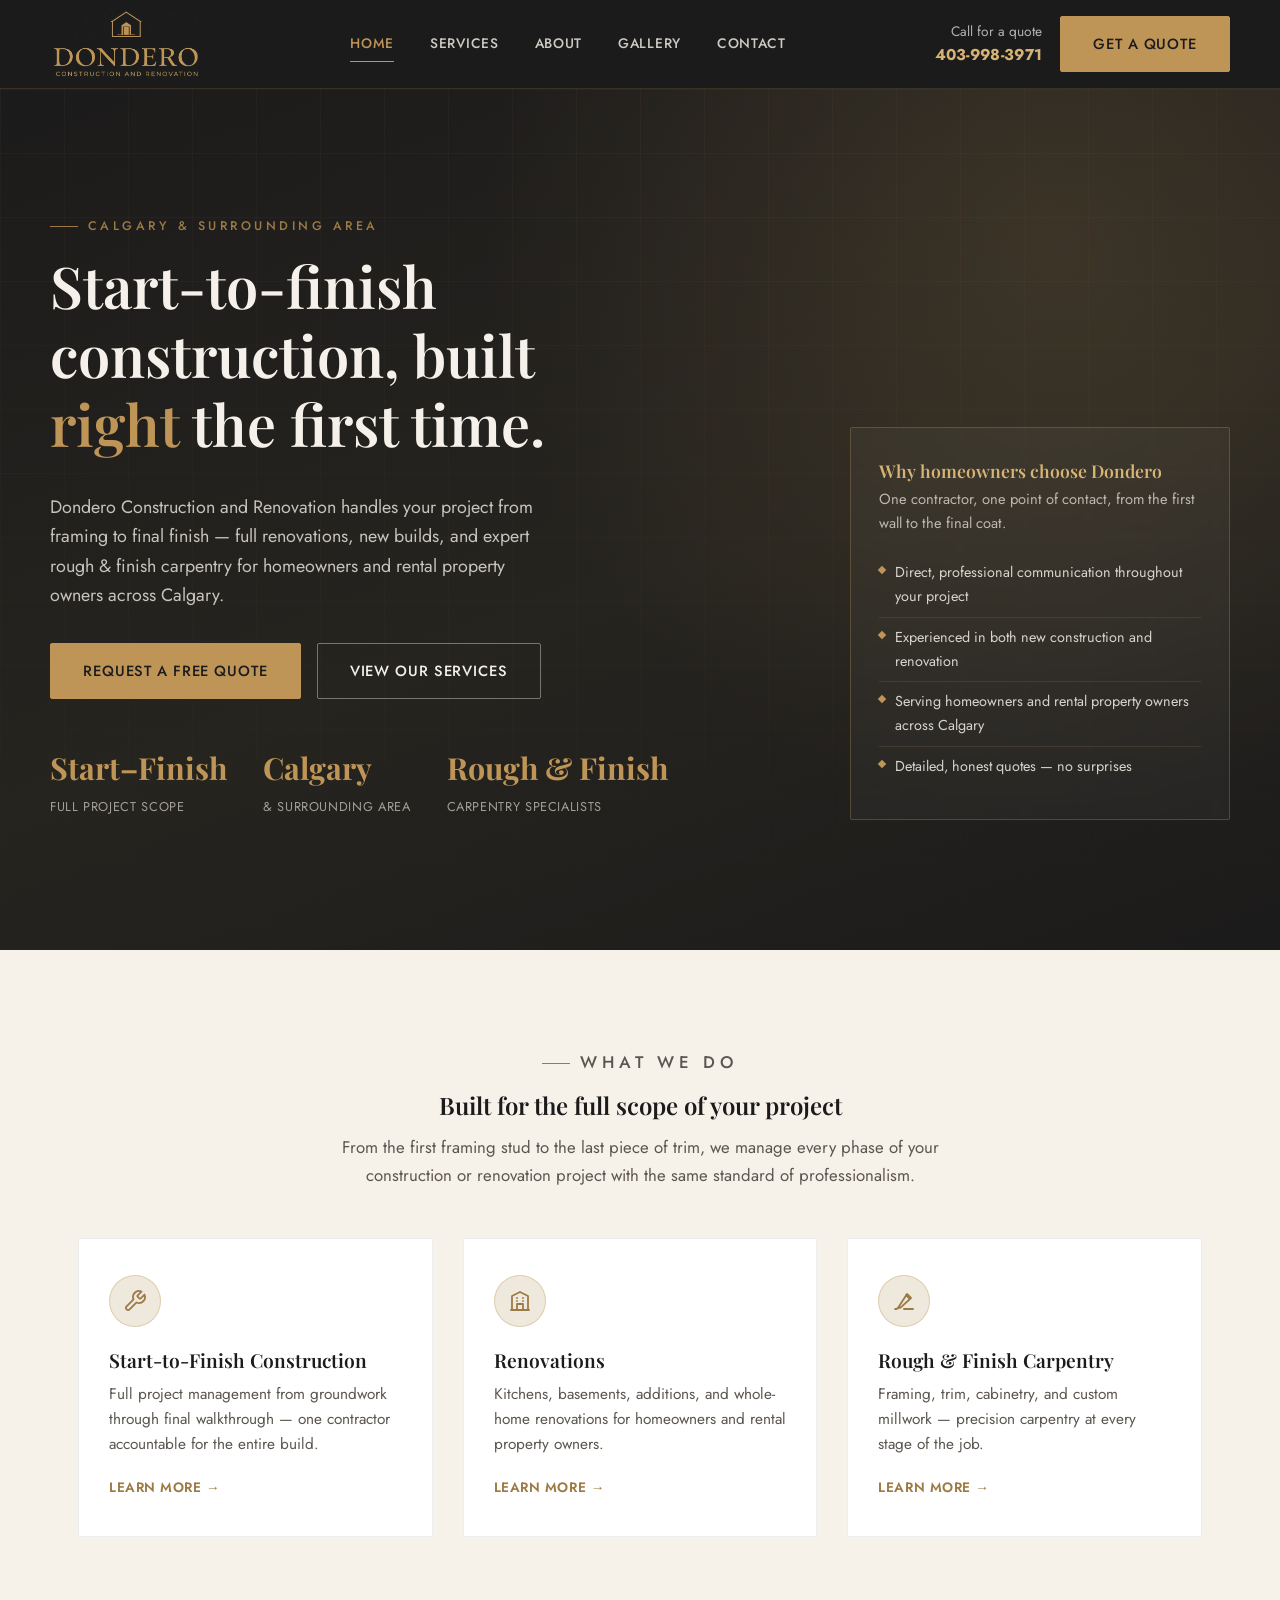
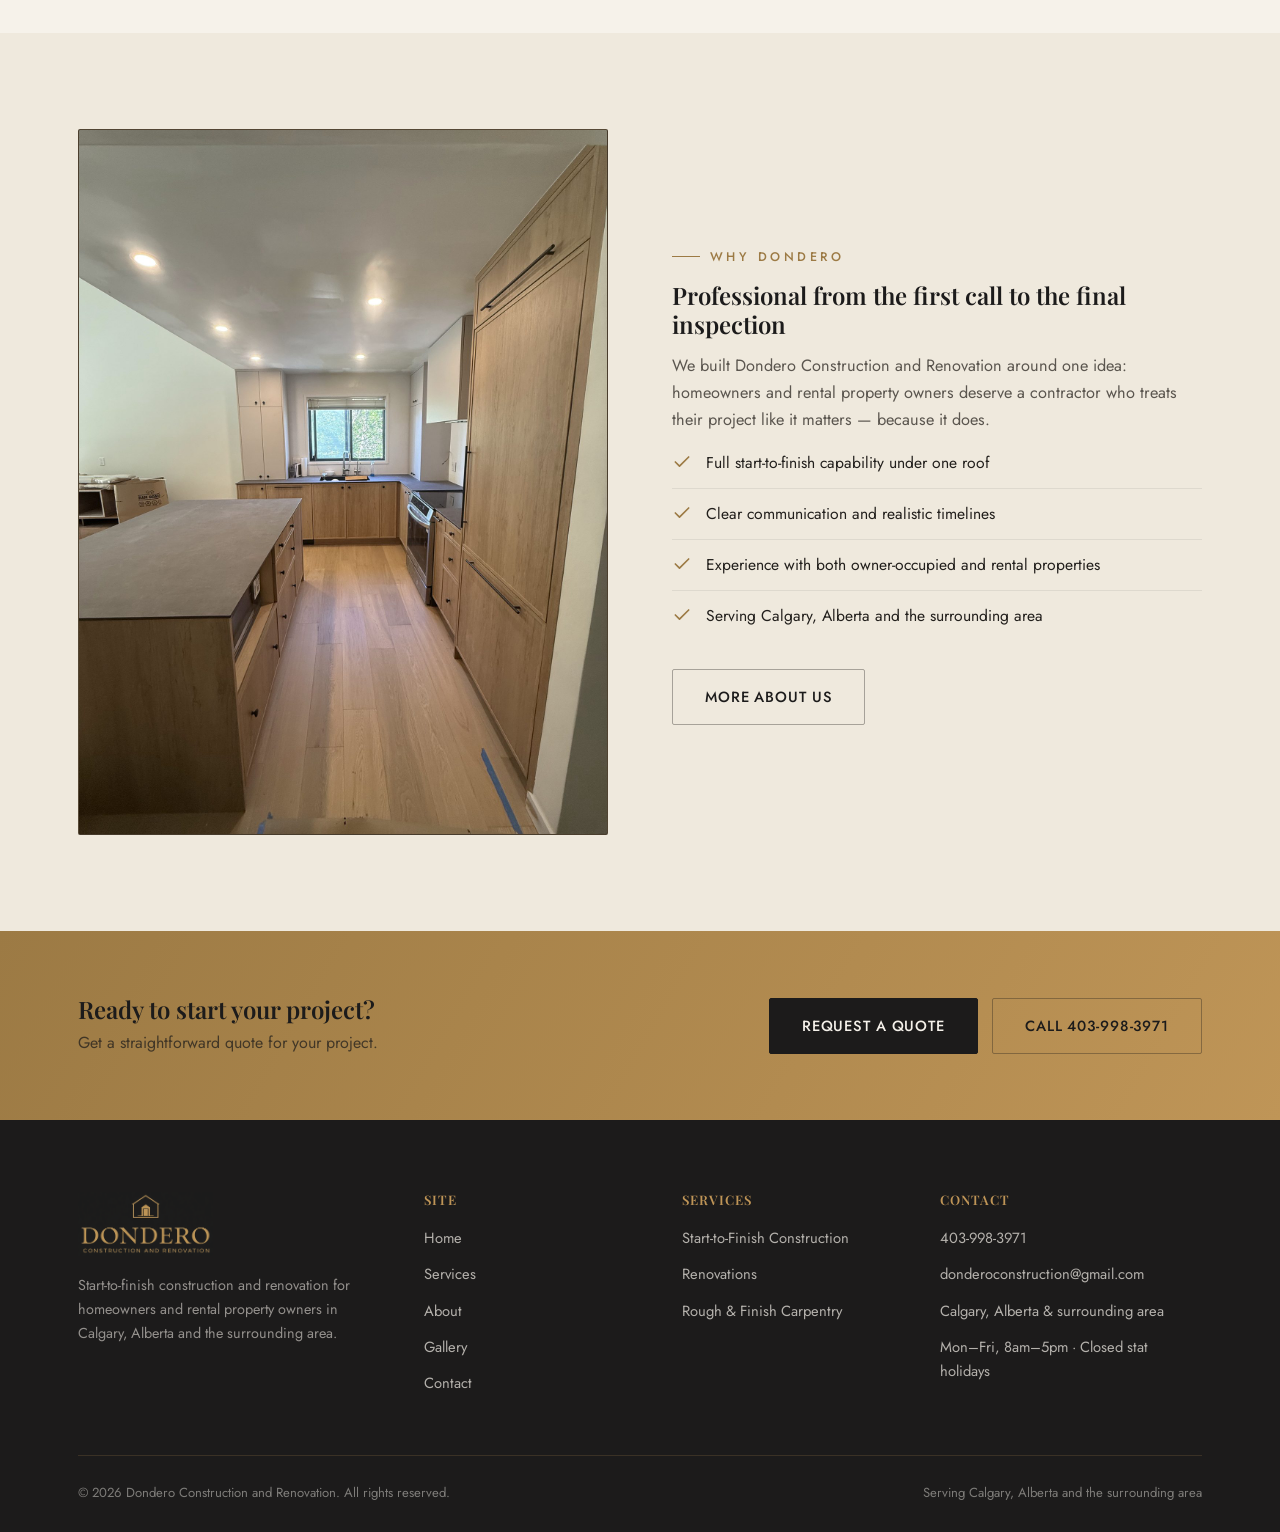
==== commit 7fe4a593: "Add files via upload" ====
--- a/index.html
+++ b/index.html
@@ -129,7 +129,7 @@
 <section class="section section--cream2">
   <div class="container split">
     <div class="split-media photo">
-      <img src="mission-condo-07.jpg" alt="Finished custom staircase built by Dondero Construction and Renovation">
+      <img src="mission-condo-08.jpg" alt="Finished custom kitchen with island and hardwood floors by Dondero Construction and Renovation">
     </div>
     <div>
       <p class="eyebrow">Why Dondero</p>
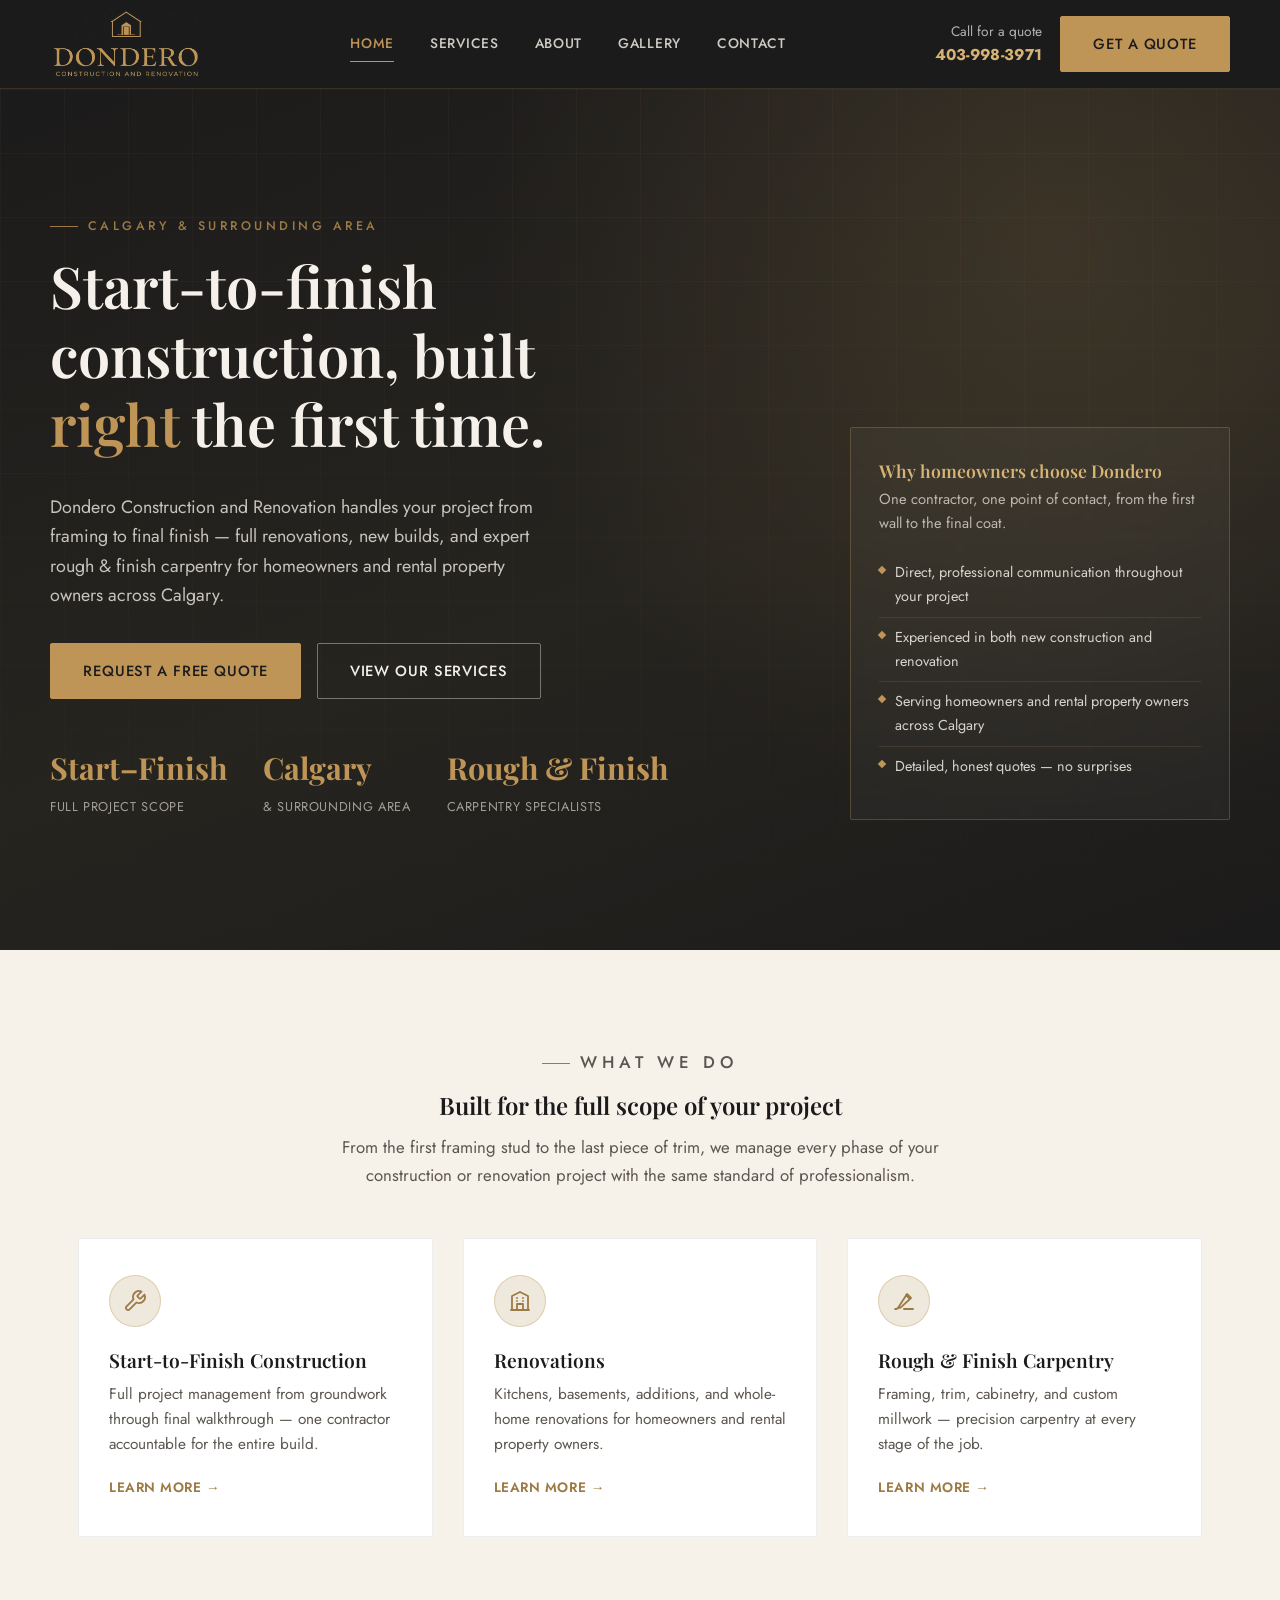
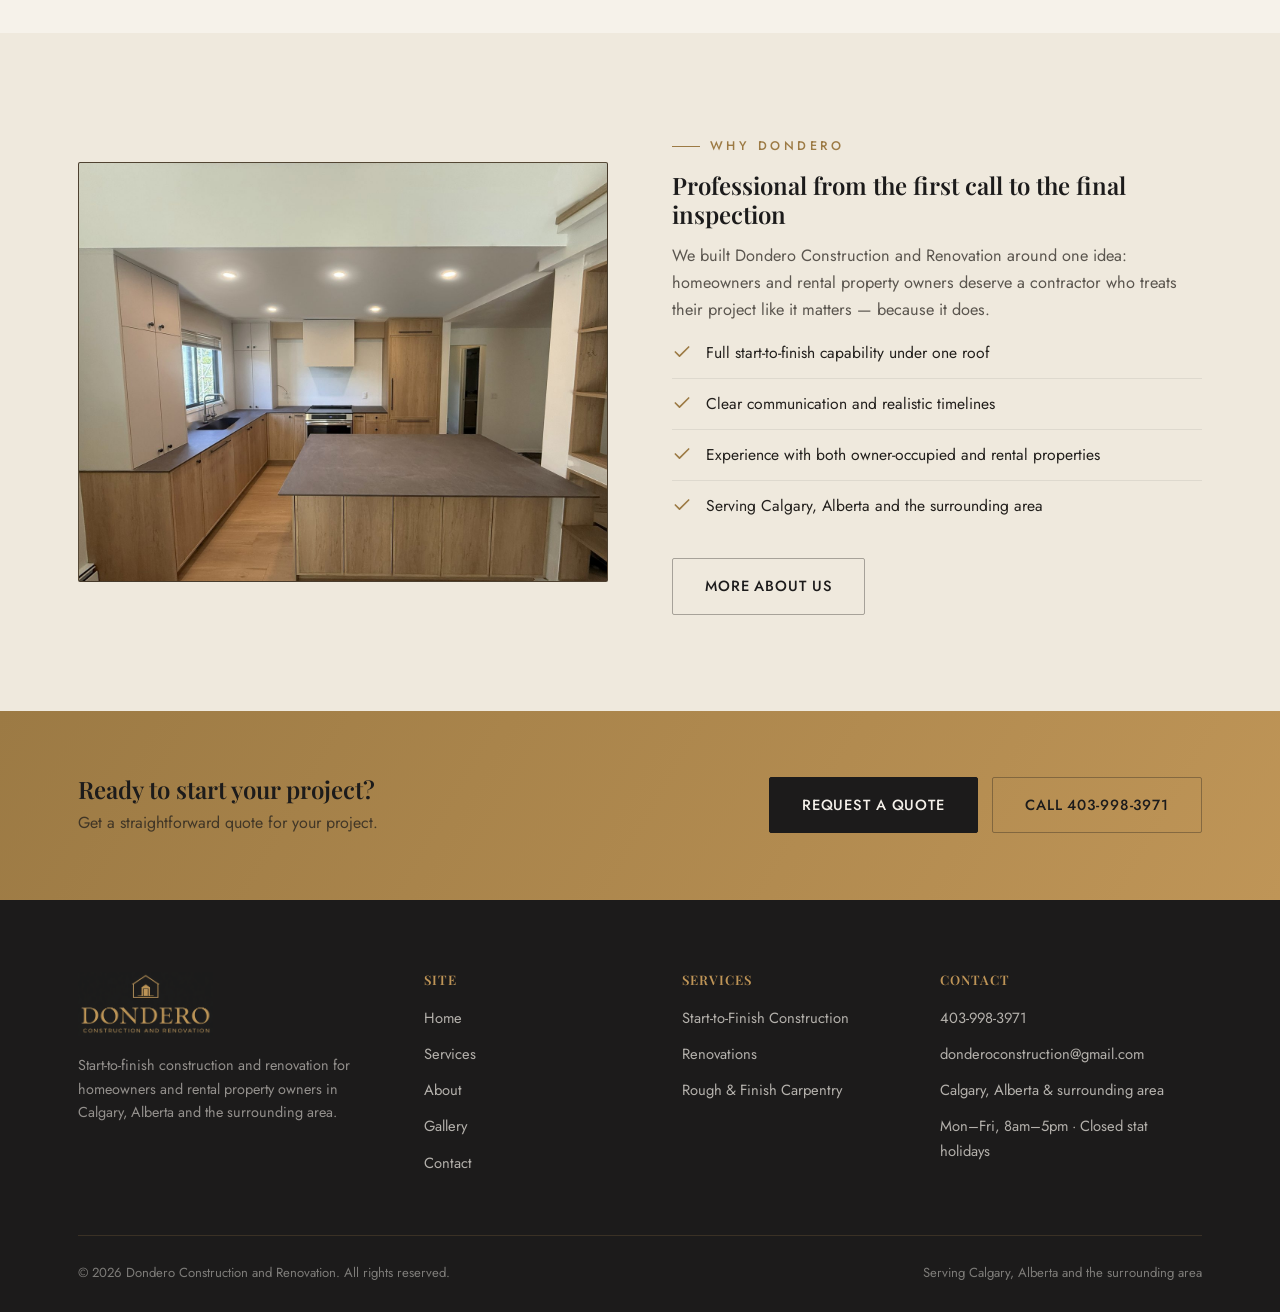
==== commit b8f7ee1e: "Add files via upload" ====
--- a/index.html
+++ b/index.html
@@ -129,7 +129,7 @@
 <section class="section section--cream2">
   <div class="container split">
     <div class="split-media photo">
-      <img src="mission-condo-08.jpg" alt="Finished custom kitchen with island and hardwood floors by Dondero Construction and Renovation">
+      <img src="home-kitchen.jpg" alt="Finished custom kitchen with island and hardwood floors by Dondero Construction and Renovation">
     </div>
     <div>
       <p class="eyebrow">Why Dondero</p>
--- a/style.css
+++ b/style.css
@@ -599,9 +599,12 @@
 
 .split-media.photo {
   min-height: 420px;
+  align-items: stretch;
 }
 
 .split-media.photo img {
+  position: absolute;
+  inset: 0;
   width: 100%;
   height: 100%;
   object-fit: cover;
